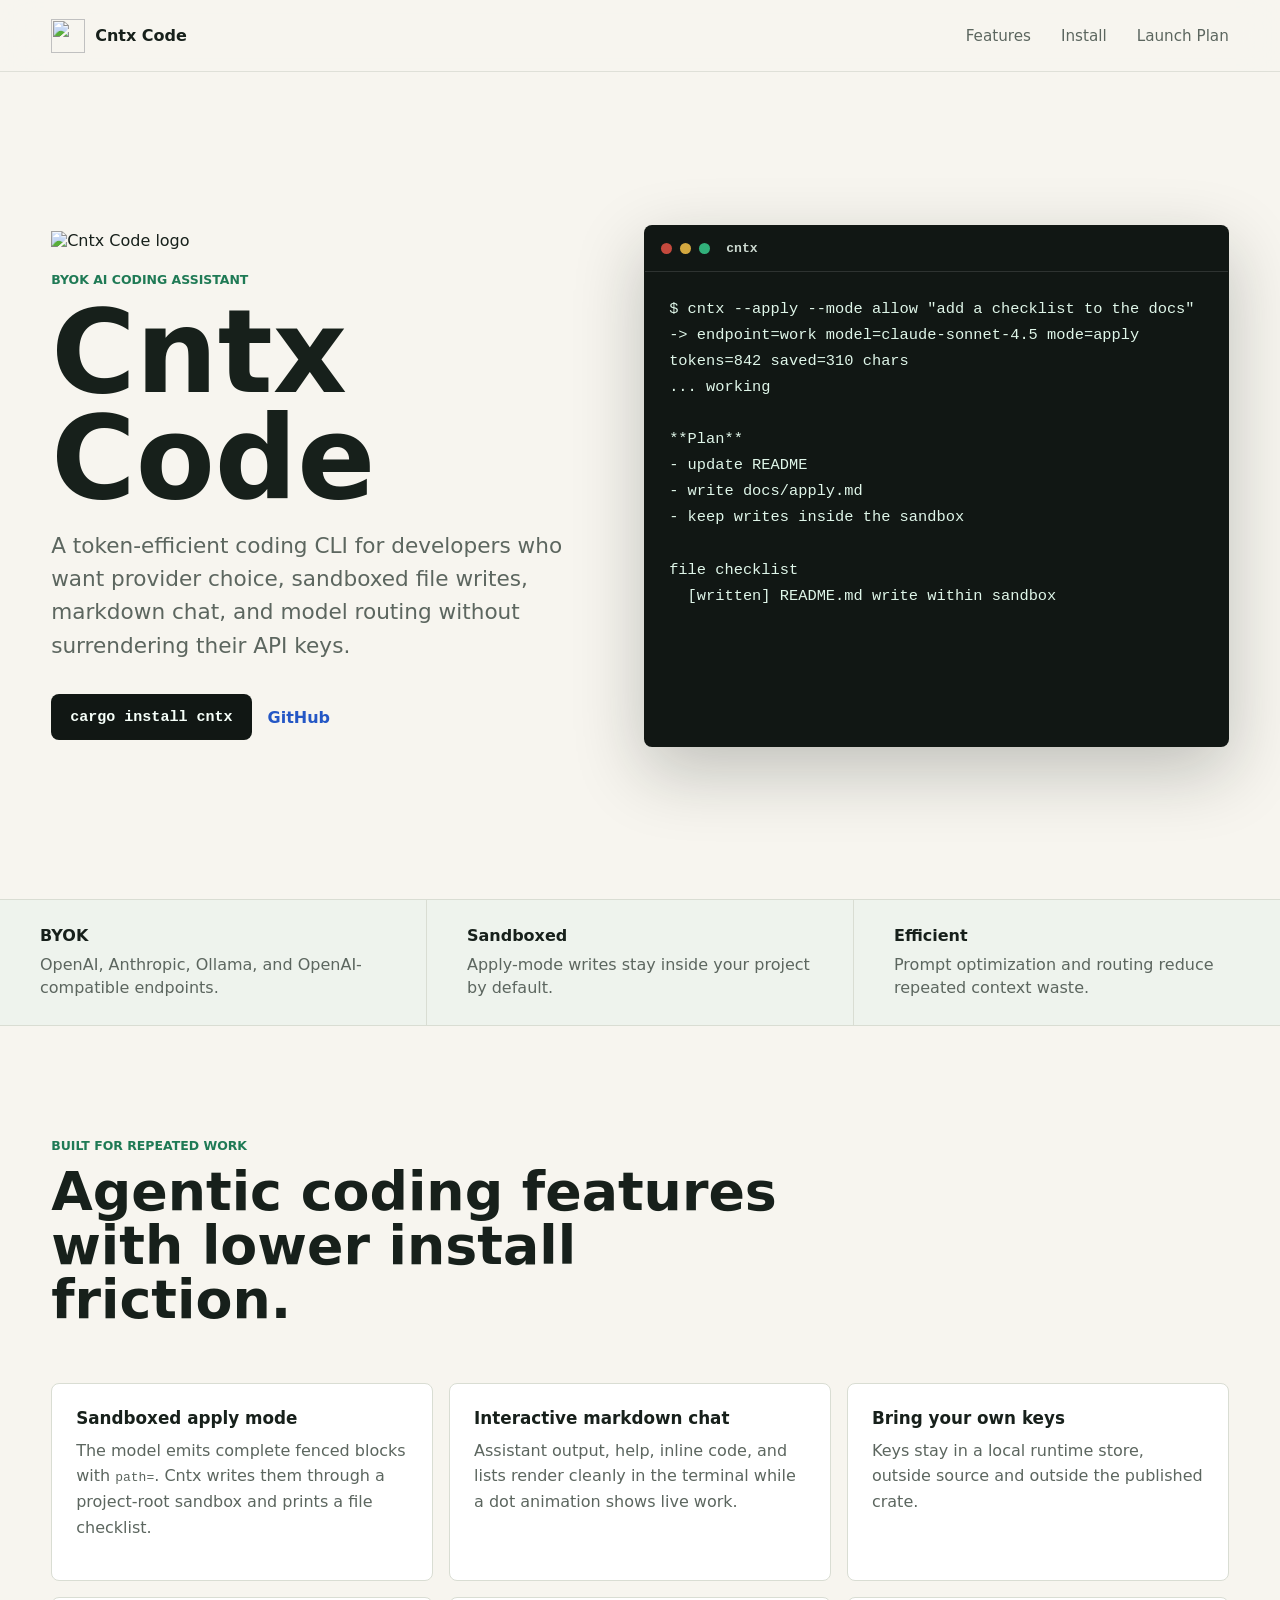
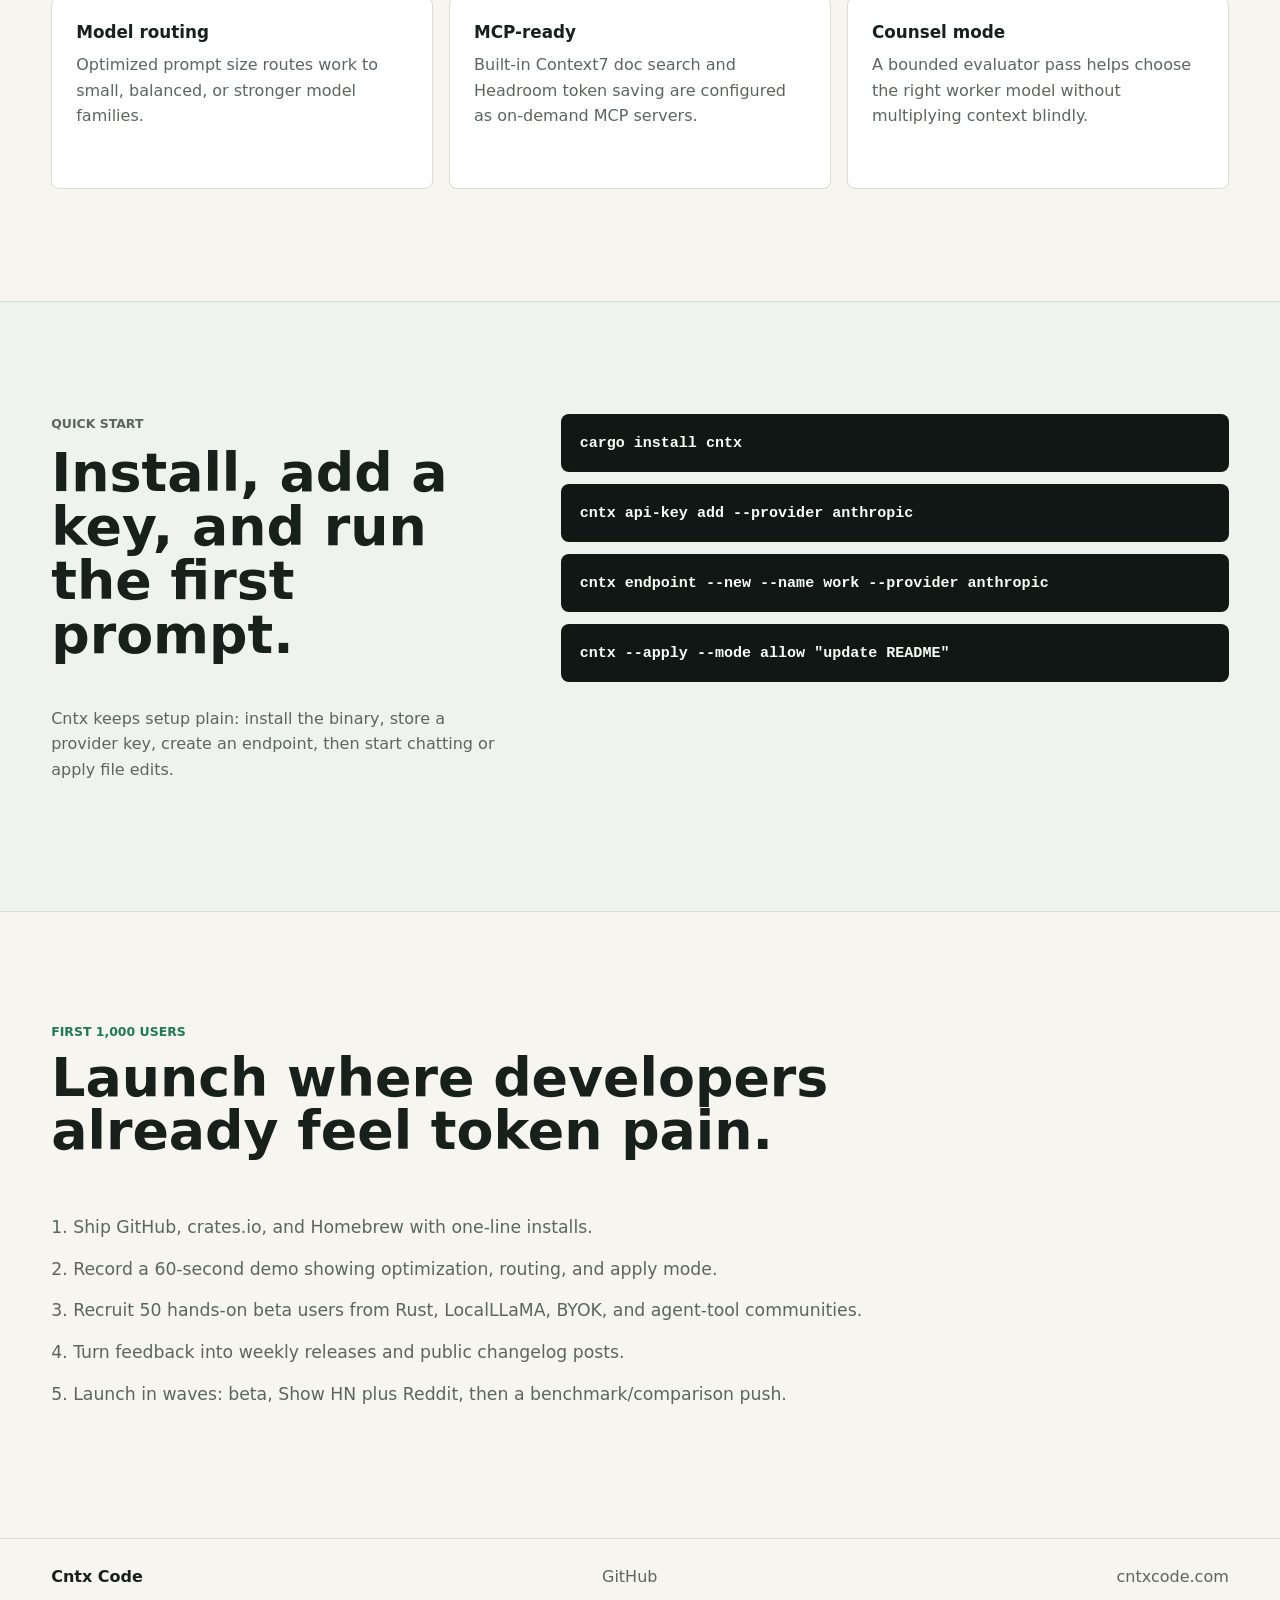
==== index.html @ 9a63393c "Prepare cntx CLI and website launch" ====
<!doctype html>
<html lang="en">
  <head>
    <meta charset="utf-8" />
    <meta name="viewport" content="width=device-width, initial-scale=1" />
    <title>Cntx Code - BYOK Token-Efficient AI Coding CLI</title>
    <meta
      name="description"
      content="Cntx Code is a BYOK, token-efficient AI coding CLI with sandboxed file writes, model routing, and interactive markdown chat."
    />
    <link rel="canonical" href="https://cntxcode.com/" />
    <link rel="stylesheet" href="styles.css" />
    <script type="application/ld+json">
      {
        "@context": "https://schema.org",
        "@type": "SoftwareApplication",
        "name": "Cntx Code",
        "applicationCategory": "DeveloperApplication",
        "operatingSystem": "macOS, Linux",
        "description": "BYOK, token-efficient AI coding CLI with sandboxed file writes.",
        "offers": {
          "@type": "Offer",
          "price": "0",
          "priceCurrency": "USD"
        }
      }
    </script>
  </head>
  <body>
    <header class="site-header">
      <a class="brand" href="/" aria-label="Cntx Code home">
        <img src="../main/logo/logo1.png" alt="" />
        <span>Cntx Code</span>
      </a>
      <nav aria-label="Primary">
        <a href="#features">Features</a>
        <a href="#install">Install</a>
        <a href="#launch">Launch Plan</a>
      </nav>
    </header>

    <main>
      <section class="hero">
        <div class="hero-copy">
          <img class="hero-logo" src="../main/logo/logo1.png" alt="Cntx Code logo" />
          <p class="eyebrow">BYOK AI coding assistant</p>
          <h1>Cntx Code</h1>
          <p class="hero-text">
            A token-efficient coding CLI for developers who want provider choice,
            sandboxed file writes, markdown chat, and model routing without
            surrendering their API keys.
          </p>
          <div class="hero-actions" id="install">
            <button class="copy-button" type="button" data-copy="cargo install cntx">
              cargo install cntx
            </button>
            <a class="text-link" href="https://github.com/virajshoor/cntx">GitHub</a>
          </div>
        </div>
        <div class="terminal-shell" aria-label="Cntx terminal demo">
          <div class="terminal-bar">
            <span></span>
            <span></span>
            <span></span>
            <strong>cntx</strong>
          </div>
          <pre id="terminal-demo"><code></code></pre>
        </div>
      </section>

      <section class="proof-band" aria-label="Product summary">
        <div>
          <strong>BYOK</strong>
          <span>OpenAI, Anthropic, Ollama, and OpenAI-compatible endpoints.</span>
        </div>
        <div>
          <strong>Sandboxed</strong>
          <span>Apply-mode writes stay inside your project by default.</span>
        </div>
        <div>
          <strong>Efficient</strong>
          <span>Prompt optimization and routing reduce repeated context waste.</span>
        </div>
      </section>

      <section class="section" id="features">
        <div class="section-heading">
          <p class="eyebrow">Built for repeated work</p>
          <h2>Agentic coding features with lower install friction.</h2>
        </div>
        <div class="feature-grid">
          <article>
            <h3>Sandboxed apply mode</h3>
            <p>
              The model emits complete fenced blocks with <code>path=</code>.
              Cntx writes them through a project-root sandbox and prints a file
              checklist.
            </p>
          </article>
          <article>
            <h3>Interactive markdown chat</h3>
            <p>
              Assistant output, help, inline code, and lists render cleanly in
              the terminal while a dot animation shows live work.
            </p>
          </article>
          <article>
            <h3>Bring your own keys</h3>
            <p>
              Keys stay in a local runtime store, outside source and outside the
              published crate.
            </p>
          </article>
          <article>
            <h3>Model routing</h3>
            <p>
              Optimized prompt size routes work to small, balanced, or stronger
              model families.
            </p>
          </article>
          <article>
            <h3>MCP-ready</h3>
            <p>
              Built-in Context7 doc search and Headroom token saving are
              configured as on-demand MCP servers.
            </p>
          </article>
          <article>
            <h3>Counsel mode</h3>
            <p>
              A bounded evaluator pass helps choose the right worker model
              without multiplying context blindly.
            </p>
          </article>
        </div>
      </section>

      <section class="section install-section">
        <div class="install-copy">
          <p class="eyebrow">Quick start</p>
          <h2>Install, add a key, and run the first prompt.</h2>
          <p>
            Cntx keeps setup plain: install the binary, store a provider key,
            create an endpoint, then start chatting or apply file edits.
          </p>
        </div>
        <div class="steps" aria-label="Install commands">
          <button type="button" data-copy="cargo install cntx">cargo install cntx</button>
          <button type="button" data-copy="cntx api-key add --provider anthropic">
            cntx api-key add --provider anthropic
          </button>
          <button type="button" data-copy="cntx endpoint --new --name work --provider anthropic --default-model claude-sonnet-4.5">
            cntx endpoint --new --name work --provider anthropic
          </button>
          <button type="button" data-copy="cntx --apply --mode allow &quot;update README&quot;">
            cntx --apply --mode allow "update README"
          </button>
        </div>
      </section>

      <section class="section launch-section" id="launch">
        <div class="section-heading">
          <p class="eyebrow">First 1,000 users</p>
          <h2>Launch where developers already feel token pain.</h2>
        </div>
        <ol class="launch-list">
          <li>Ship GitHub, crates.io, and Homebrew with one-line installs.</li>
          <li>Record a 60-second demo showing optimization, routing, and apply mode.</li>
          <li>Recruit 50 hands-on beta users from Rust, LocalLLaMA, BYOK, and agent-tool communities.</li>
          <li>Turn feedback into weekly releases and public changelog posts.</li>
          <li>Launch in waves: beta, Show HN plus Reddit, then a benchmark/comparison push.</li>
        </ol>
      </section>
    </main>

    <footer>
      <span>Cntx Code</span>
      <a href="https://github.com/virajshoor/cntx">GitHub</a>
      <a href="https://cntxcode.com">cntxcode.com</a>
    </footer>

    <script src="script.js"></script>
  </body>
</html>
---- styles.css ----
:root {
  color-scheme: light;
  --ink: #17201b;
  --muted: #5c665f;
  --paper: #f7f5ef;
  --panel: #ffffff;
  --line: #d9ddd3;
  --green: #1f7a55;
  --blue: #2457c5;
  --coral: #c4493d;
  --gold: #d3a83f;
  --code: #111714;
}

* {
  box-sizing: border-box;
}

body {
  margin: 0;
  background: var(--paper);
  color: var(--ink);
  font-family:
    Inter, ui-sans-serif, system-ui, -apple-system, BlinkMacSystemFont, "Segoe UI",
    sans-serif;
}

a {
  color: inherit;
}

.site-header {
  position: sticky;
  top: 0;
  z-index: 20;
  display: flex;
  align-items: center;
  justify-content: space-between;
  min-height: 72px;
  padding: 14px clamp(18px, 4vw, 56px);
  border-bottom: 1px solid rgba(23, 32, 27, 0.1);
  background: rgba(247, 245, 239, 0.9);
  backdrop-filter: blur(18px);
}

.brand {
  display: inline-flex;
  align-items: center;
  gap: 10px;
  text-decoration: none;
  font-weight: 800;
}

.brand img {
  width: 34px;
  height: 34px;
  object-fit: contain;
}

nav {
  display: flex;
  gap: clamp(14px, 3vw, 30px);
  color: var(--muted);
  font-size: 0.95rem;
}

nav a,
.text-link,
footer a {
  text-decoration: none;
}

nav a:hover,
.text-link:hover,
footer a:hover {
  color: var(--blue);
}

.hero {
  display: grid;
  grid-template-columns: minmax(0, 0.95fr) minmax(420px, 1.05fr);
  gap: clamp(28px, 5vw, 72px);
  align-items: center;
  min-height: calc(100svh - 72px);
  padding: clamp(42px, 8vw, 86px) clamp(18px, 4vw, 56px);
  border-bottom: 1px solid var(--line);
}

.hero-logo {
  width: clamp(78px, 9vw, 116px);
  height: clamp(78px, 9vw, 116px);
  object-fit: contain;
  margin-bottom: 22px;
}

.eyebrow {
  margin: 0 0 12px;
  color: var(--green);
  font-size: 0.78rem;
  font-weight: 800;
  letter-spacing: 0;
  text-transform: uppercase;
}

h1,
h2,
h3,
p {
  margin-top: 0;
}

h1 {
  max-width: 11ch;
  margin-bottom: 18px;
  font-size: clamp(4.2rem, 9vw, 8rem);
  line-height: 0.92;
  letter-spacing: 0;
}

h2 {
  max-width: 780px;
  font-size: clamp(2rem, 4.2vw, 4.4rem);
  line-height: 1;
  letter-spacing: 0;
}

h3 {
  margin-bottom: 10px;
  font-size: 1.05rem;
}

.hero-text {
  max-width: 680px;
  color: var(--muted);
  font-size: clamp(1.08rem, 1.7vw, 1.35rem);
  line-height: 1.55;
}

.hero-actions {
  display: flex;
  flex-wrap: wrap;
  align-items: center;
  gap: 16px;
  margin-top: 32px;
}

button,
.copy-button {
  min-height: 46px;
  border: 1px solid rgba(23, 32, 27, 0.14);
  border-radius: 8px;
  background: var(--code);
  color: #f6fff9;
  cursor: pointer;
  font: 700 0.94rem/1 ui-monospace, SFMono-Regular, Menlo, Consolas, monospace;
}

.copy-button {
  padding: 0 18px;
}

.text-link {
  color: var(--blue);
  font-weight: 800;
}

.terminal-shell {
  overflow: hidden;
  min-height: 520px;
  border: 1px solid rgba(23, 32, 27, 0.14);
  border-radius: 8px;
  background: var(--code);
  box-shadow: 0 24px 70px rgba(17, 23, 20, 0.24);
}

.terminal-bar {
  display: flex;
  align-items: center;
  gap: 8px;
  height: 46px;
  padding: 0 16px;
  border-bottom: 1px solid rgba(255, 255, 255, 0.12);
  color: #cbd8cf;
  font: 700 0.82rem ui-monospace, SFMono-Regular, Menlo, Consolas, monospace;
}

.terminal-bar span {
  width: 11px;
  height: 11px;
  border-radius: 50%;
  background: var(--coral);
}

.terminal-bar span:nth-child(2) {
  background: var(--gold);
}

.terminal-bar span:nth-child(3) {
  background: #31b07a;
  margin-right: 8px;
}

pre {
  min-height: 474px;
  margin: 0;
  padding: 24px;
  white-space: pre-wrap;
  color: #dff6e9;
  font: 500 clamp(0.82rem, 1.2vw, 0.98rem)/1.7 ui-monospace, SFMono-Regular, Menlo,
    Consolas, monospace;
}

.proof-band {
  display: grid;
  grid-template-columns: repeat(3, 1fr);
  gap: 1px;
  background: var(--line);
  border-bottom: 1px solid var(--line);
}

.proof-band div {
  min-height: 124px;
  padding: 26px clamp(18px, 4vw, 40px);
  background: #eef3ed;
}

.proof-band strong {
  display: block;
  margin-bottom: 8px;
  color: var(--ink);
}

.proof-band span {
  color: var(--muted);
  line-height: 1.45;
}

.section {
  padding: clamp(58px, 9vw, 112px) clamp(18px, 4vw, 56px);
  border-bottom: 1px solid var(--line);
}

.section-heading {
  max-width: 900px;
  margin-bottom: clamp(28px, 5vw, 56px);
}

.feature-grid {
  display: grid;
  grid-template-columns: repeat(3, minmax(0, 1fr));
  gap: 16px;
}

.feature-grid article {
  min-height: 192px;
  padding: 24px;
  border: 1px solid var(--line);
  border-radius: 8px;
  background: var(--panel);
}

.feature-grid p,
.install-copy p,
.launch-list {
  color: var(--muted);
  line-height: 1.6;
}

.install-section {
  display: grid;
  grid-template-columns: minmax(0, 0.8fr) minmax(360px, 1.2fr);
  gap: clamp(26px, 5vw, 72px);
  align-items: start;
  background: #eef3ed;
}

.steps {
  display: grid;
  gap: 12px;
}

.steps button {
  width: 100%;
  min-height: 58px;
  padding: 0 18px;
  overflow-wrap: anywhere;
  text-align: left;
}

.launch-list {
  display: grid;
  gap: 14px;
  max-width: 860px;
  padding-left: 22px;
  font-size: 1.08rem;
}

footer {
  display: flex;
  flex-wrap: wrap;
  gap: 18px;
  align-items: center;
  justify-content: space-between;
  padding: 28px clamp(18px, 4vw, 56px);
  color: var(--muted);
}

footer span {
  color: var(--ink);
  font-weight: 800;
}

.copied {
  background: var(--green);
}

@media (max-width: 900px) {
  .site-header {
    position: static;
  }

  nav {
    display: none;
  }

  .hero,
  .install-section {
    grid-template-columns: 1fr;
  }

  .terminal-shell {
    min-height: 440px;
  }

  pre {
    min-height: 394px;
  }

  .proof-band,
  .feature-grid {
    grid-template-columns: 1fr;
  }
}

@media (max-width: 560px) {
  h1 {
    font-size: 4rem;
  }

  .hero {
    padding-top: 34px;
  }

  .hero-actions {
    align-items: stretch;
    flex-direction: column;
  }

  .copy-button,
  .text-link {
    width: 100%;
  }

  .text-link {
    min-height: 44px;
    display: inline-flex;
    align-items: center;
  }
}
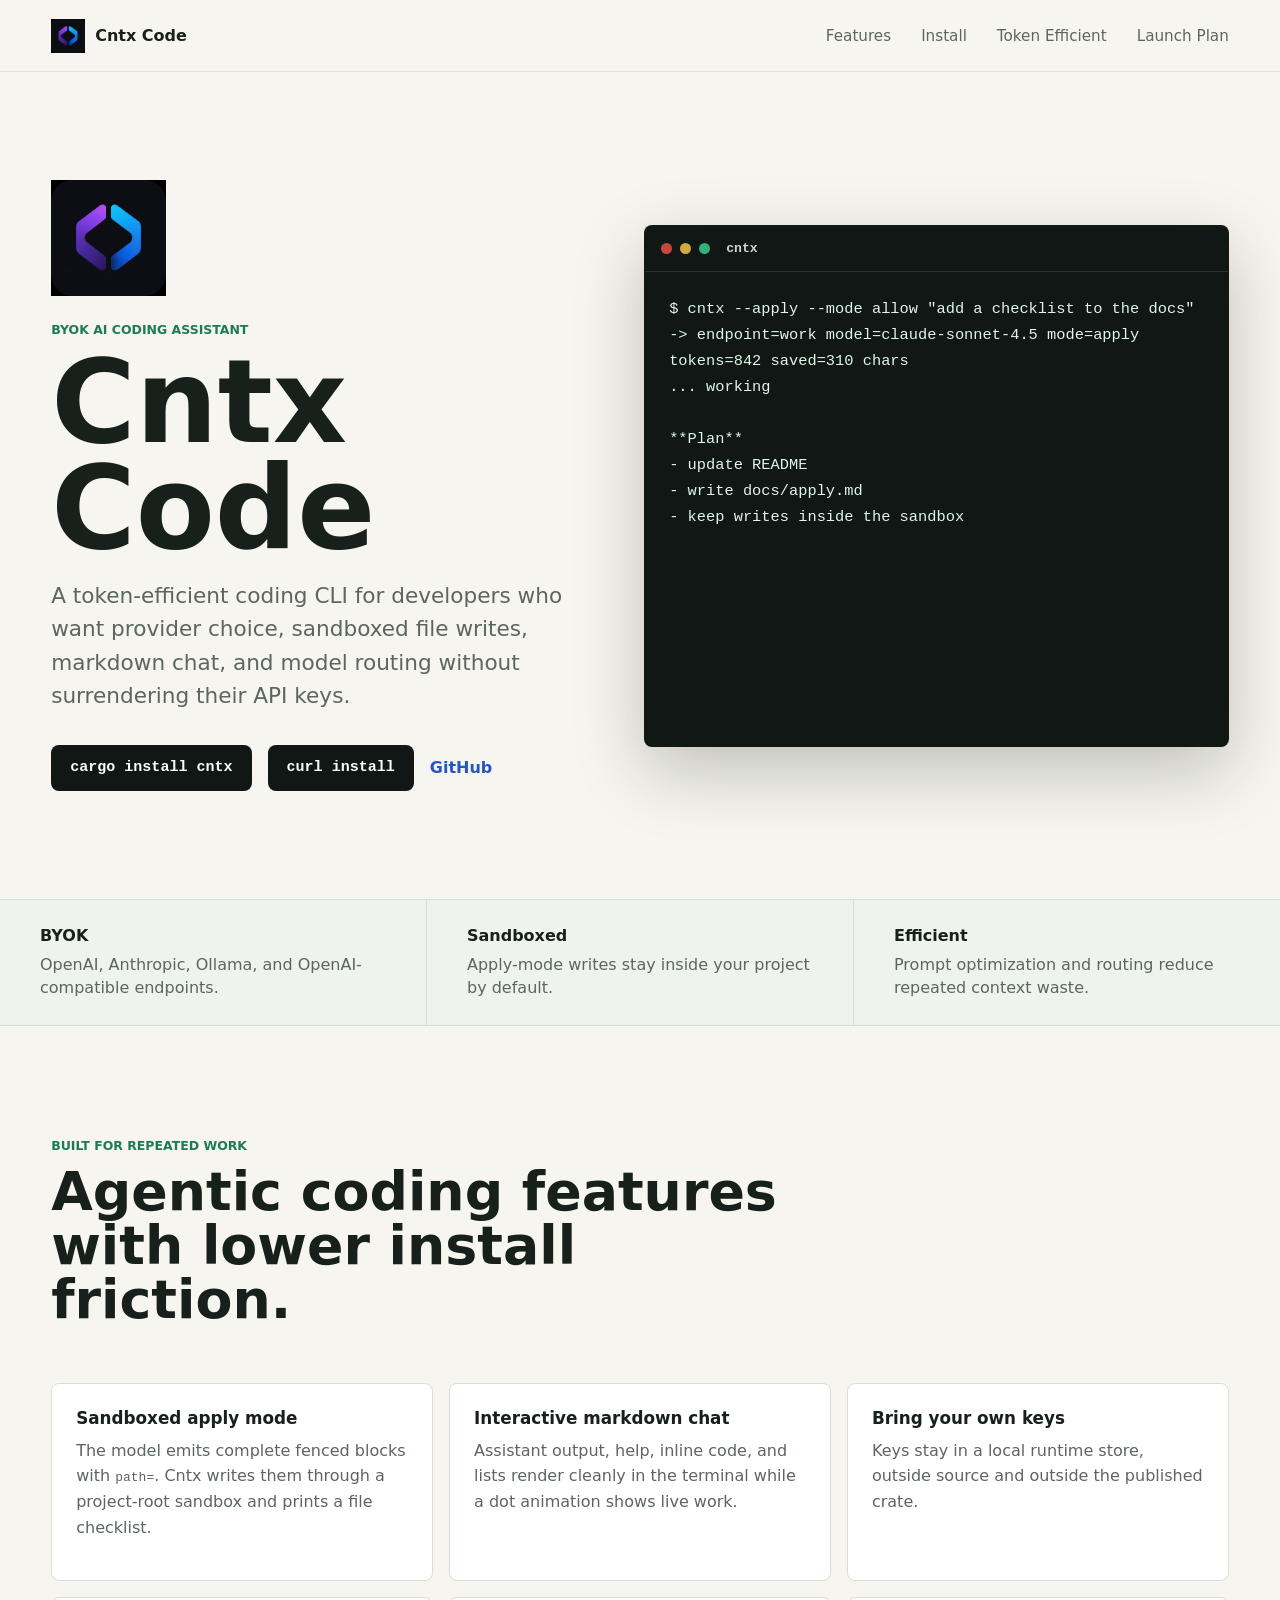
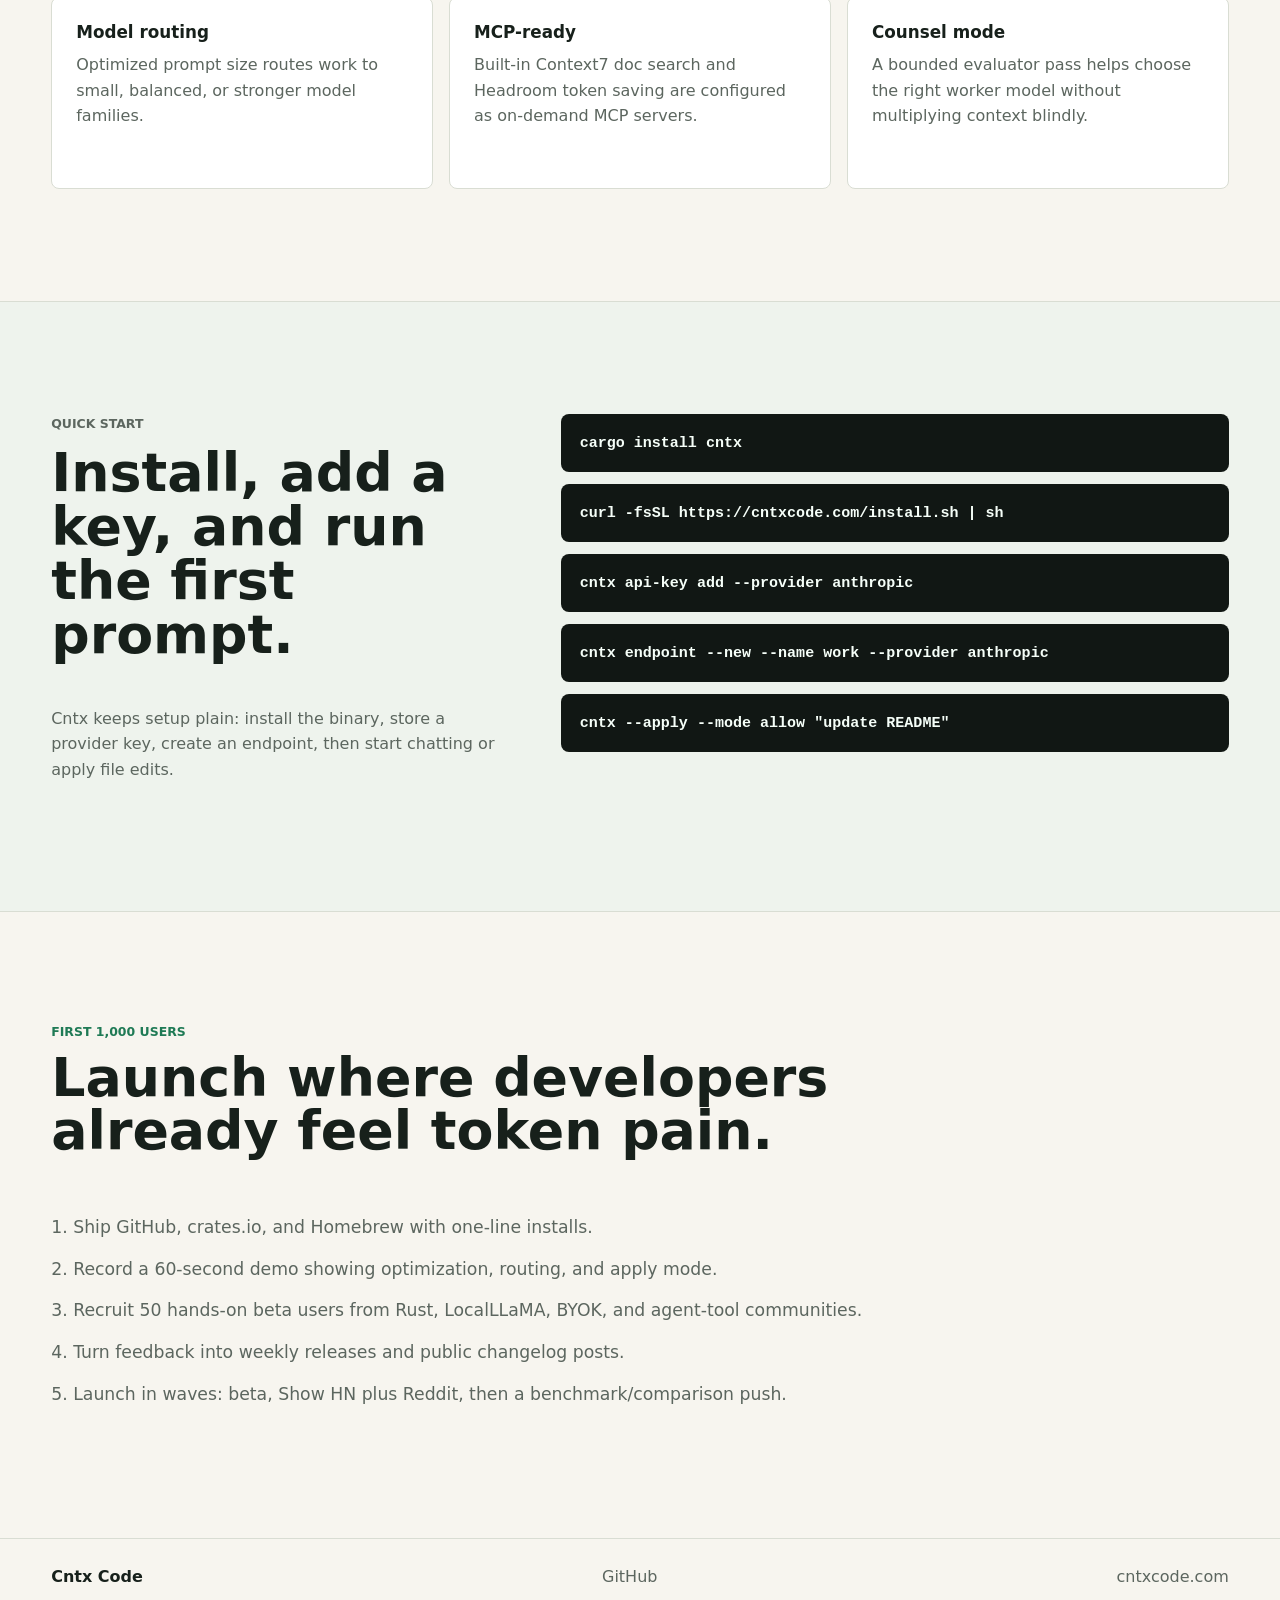
==== commit 0c177b8a: "Add packaged docs browser and launch features" ====
--- a/index.html
+++ b/index.html
@@ -35,6 +35,7 @@
       <nav aria-label="Primary">
         <a href="#features">Features</a>
         <a href="#install">Install</a>
+        <a href="token-efficient.html">Token Efficient</a>
         <a href="#launch">Launch Plan</a>
       </nav>
     </header>
@@ -53,6 +54,9 @@
           <div class="hero-actions" id="install">
             <button class="copy-button" type="button" data-copy="cargo install cntx">
               cargo install cntx
+            </button>
+            <button class="copy-button" type="button" data-copy="curl -fsSL https://cntxcode.com/install.sh | sh">
+              curl install
             </button>
             <a class="text-link" href="https://github.com/virajshoor/cntx">GitHub</a>
           </div>
@@ -146,6 +150,9 @@
         </div>
         <div class="steps" aria-label="Install commands">
           <button type="button" data-copy="cargo install cntx">cargo install cntx</button>
+          <button type="button" data-copy="curl -fsSL https://cntxcode.com/install.sh | sh">
+            curl -fsSL https://cntxcode.com/install.sh | sh
+          </button>
           <button type="button" data-copy="cntx api-key add --provider anthropic">
             cntx api-key add --provider anthropic
           </button>
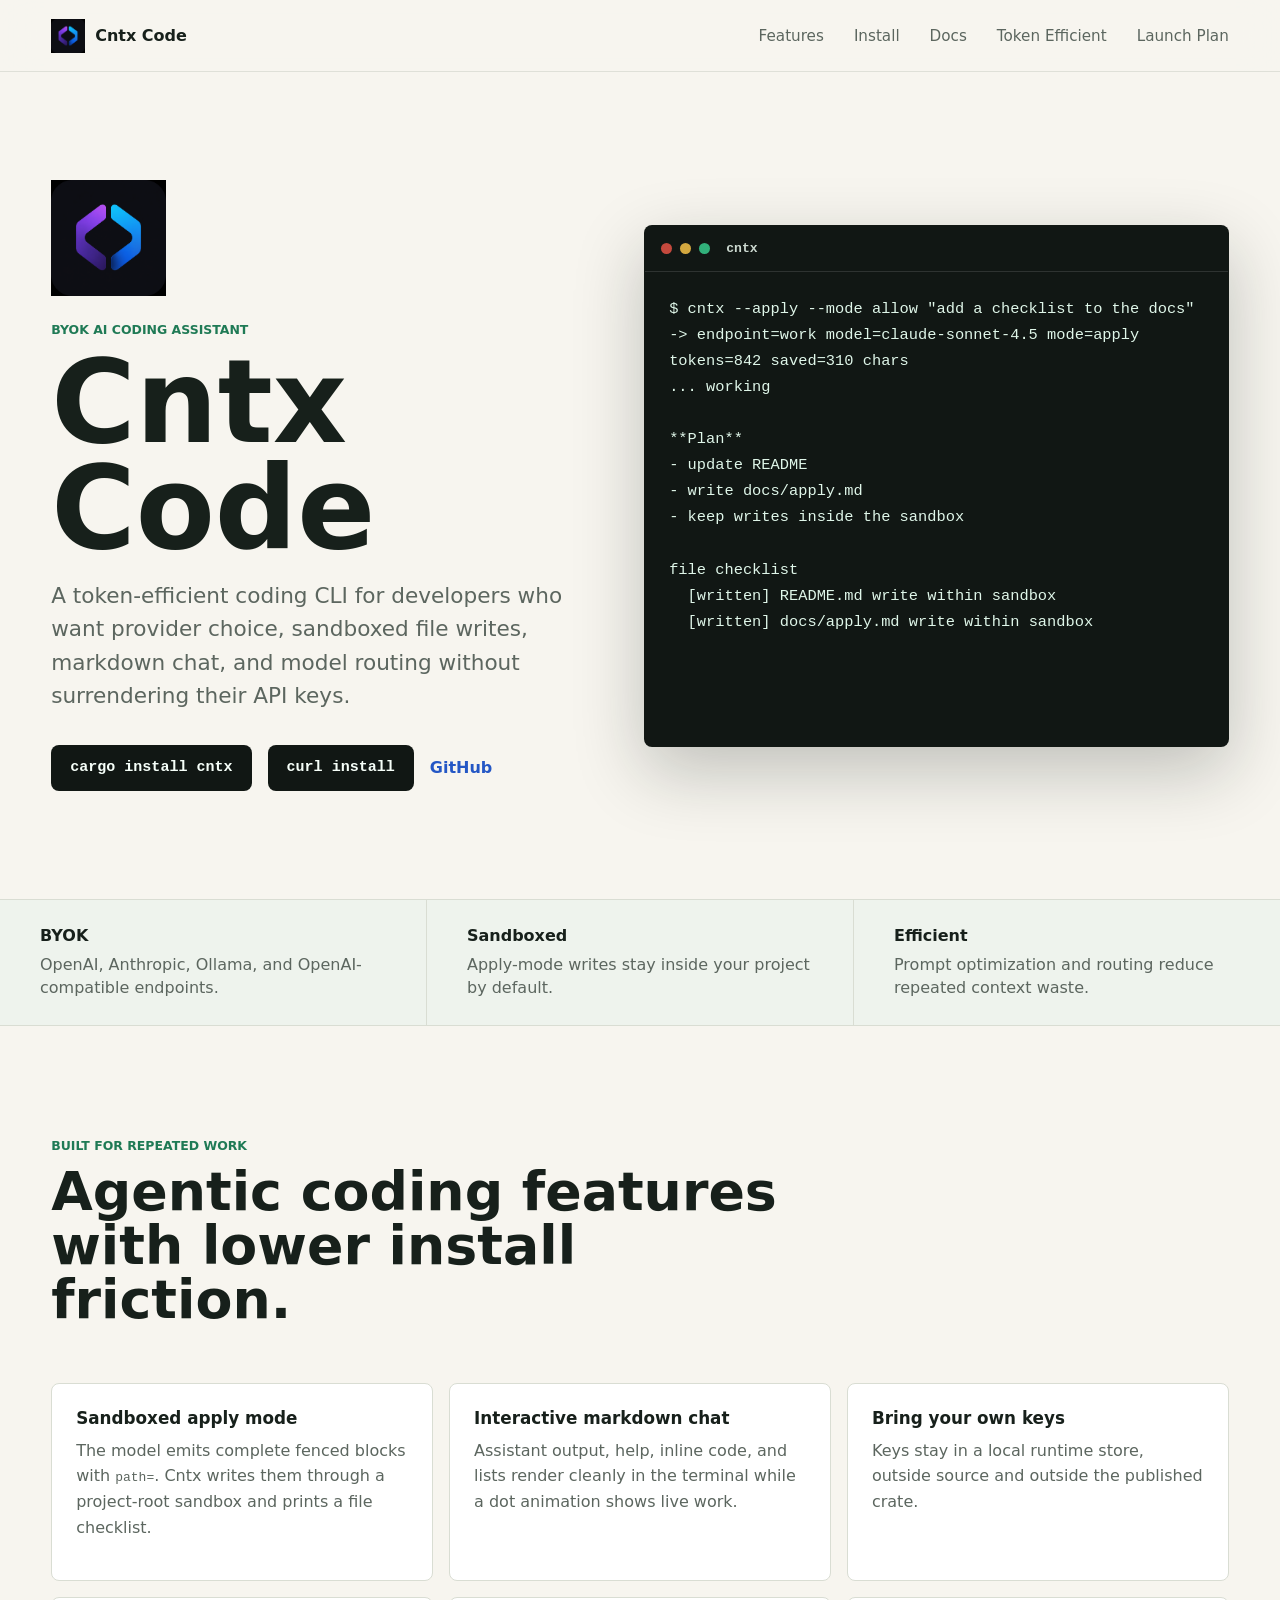
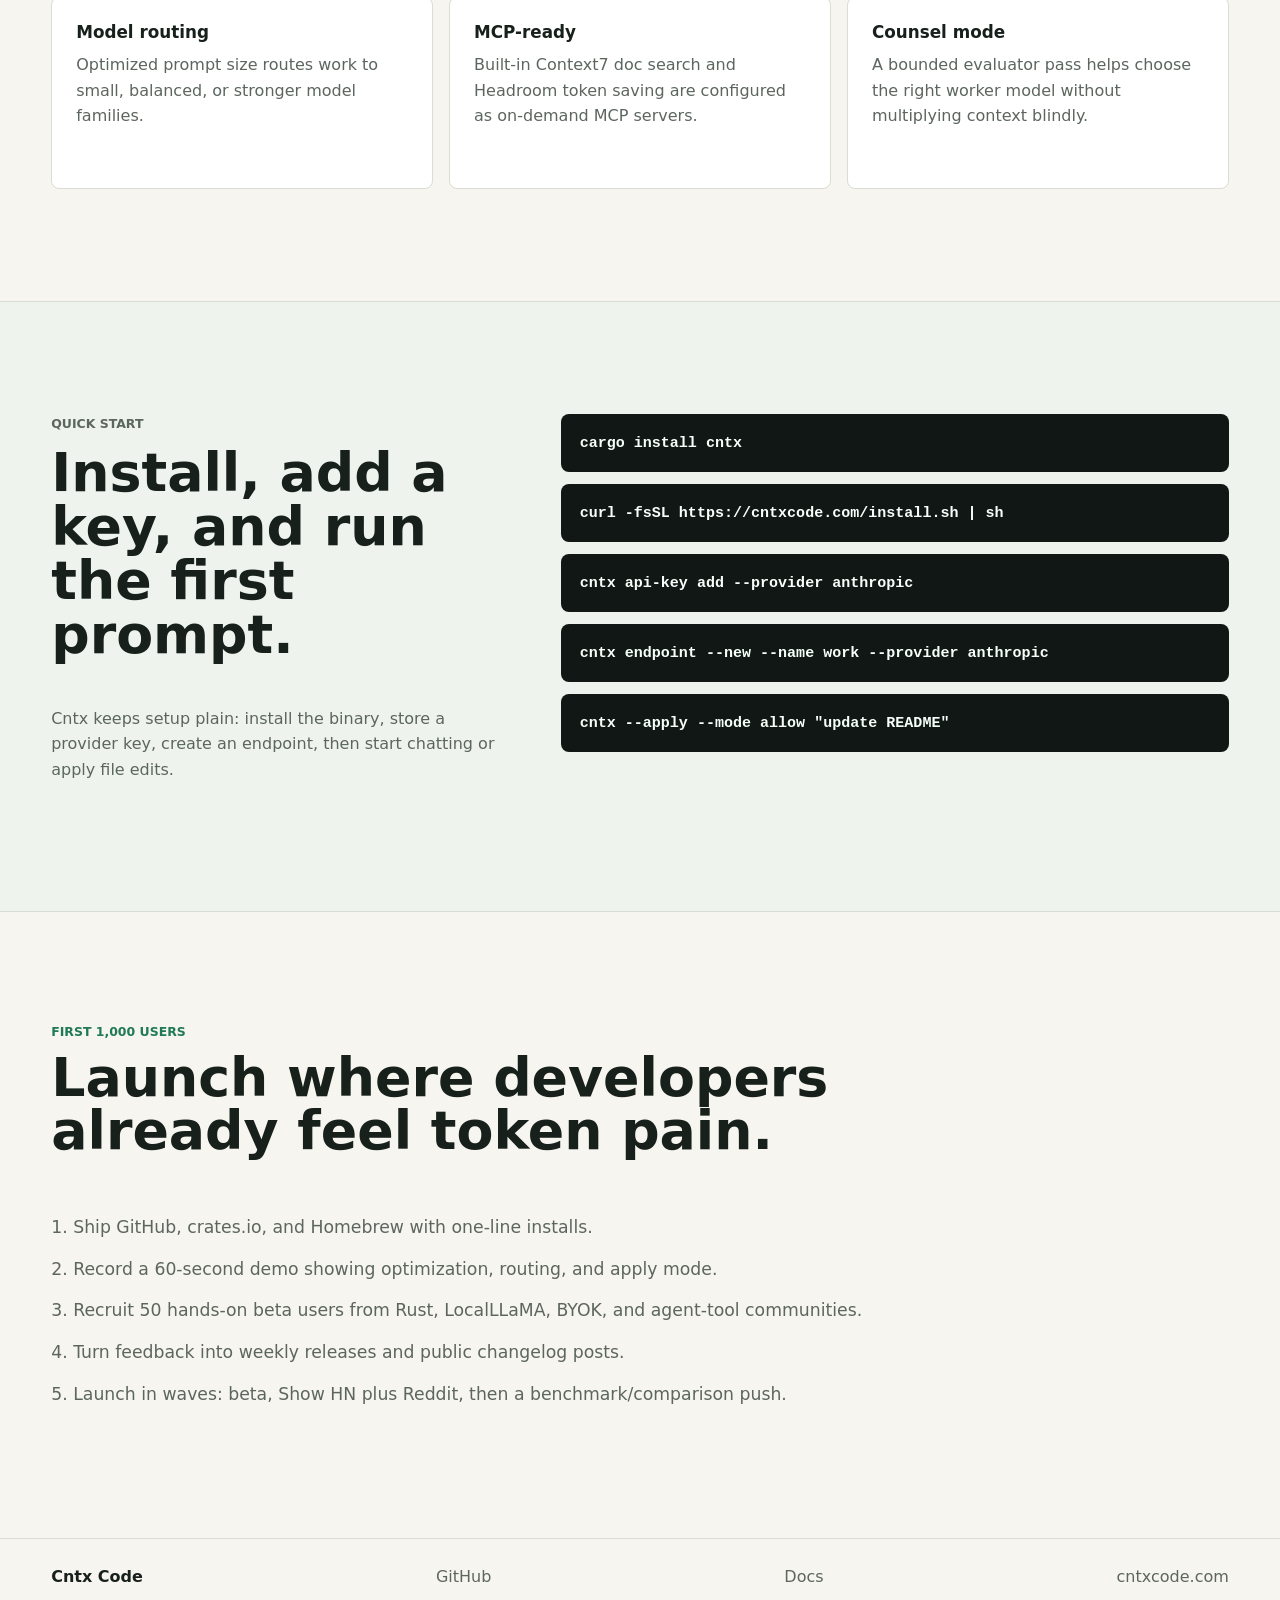
==== commit 985b9e0f: "Add website docs" ====
--- a/index.html
+++ b/index.html
@@ -35,6 +35,7 @@
       <nav aria-label="Primary">
         <a href="#features">Features</a>
         <a href="#install">Install</a>
+        <a href="docs.html">Docs</a>
         <a href="token-efficient.html">Token Efficient</a>
         <a href="#launch">Launch Plan</a>
       </nav>
@@ -183,6 +184,7 @@
     <footer>
       <span>Cntx Code</span>
       <a href="https://github.com/virajshoor/cntx">GitHub</a>
+      <a href="docs.html">Docs</a>
       <a href="https://cntxcode.com">cntxcode.com</a>
     </footer>
 
--- a/styles.css
+++ b/styles.css
@@ -240,6 +240,82 @@
   border-bottom: 1px solid var(--line);
 }
 
+.docs-hero {
+  padding: clamp(58px, 9vw, 112px) clamp(18px, 4vw, 56px) clamp(32px, 6vw, 64px);
+  border-bottom: 1px solid var(--line);
+}
+
+.docs-hero h1 {
+  max-width: 9ch;
+}
+
+.docs-layout {
+  display: grid;
+  grid-template-columns: 220px minmax(0, 1fr);
+  gap: clamp(24px, 5vw, 72px);
+  align-items: start;
+  padding: clamp(38px, 6vw, 76px) clamp(18px, 4vw, 56px);
+}
+
+.docs-sidebar {
+  position: sticky;
+  top: 92px;
+  display: grid;
+  gap: 10px;
+  padding: 16px 0;
+}
+
+.docs-sidebar a {
+  color: var(--muted);
+  font-weight: 700;
+  text-decoration: none;
+}
+
+.docs-sidebar a:hover {
+  color: var(--blue);
+}
+
+.docs-content {
+  display: grid;
+  gap: 42px;
+  max-width: 920px;
+}
+
+.docs-content section {
+  padding-bottom: 42px;
+  border-bottom: 1px solid var(--line);
+}
+
+.docs-content p {
+  max-width: 760px;
+  color: var(--muted);
+  line-height: 1.65;
+}
+
+.docs-code {
+  min-height: auto;
+  margin: 18px 0;
+  border-radius: 8px;
+}
+
+.reference-grid {
+  display: grid;
+  grid-template-columns: repeat(2, minmax(0, 1fr));
+  gap: 14px;
+}
+
+.reference-grid article {
+  padding: 20px;
+  border: 1px solid var(--line);
+  border-radius: 8px;
+  background: var(--panel);
+}
+
+.reference-grid code {
+  color: var(--blue);
+  overflow-wrap: anywhere;
+}
+
 .section-heading {
   max-width: 900px;
   margin-bottom: clamp(28px, 5vw, 56px);
@@ -324,8 +400,14 @@
   }
 
   .hero,
-  .install-section {
+  .install-section,
+  .docs-layout {
     grid-template-columns: 1fr;
+  }
+
+  .docs-sidebar {
+    position: static;
+    grid-template-columns: repeat(2, minmax(0, 1fr));
   }
 
   .terminal-shell {
@@ -337,7 +419,8 @@
   }
 
   .proof-band,
-  .feature-grid {
+  .feature-grid,
+  .reference-grid {
     grid-template-columns: 1fr;
   }
 }
